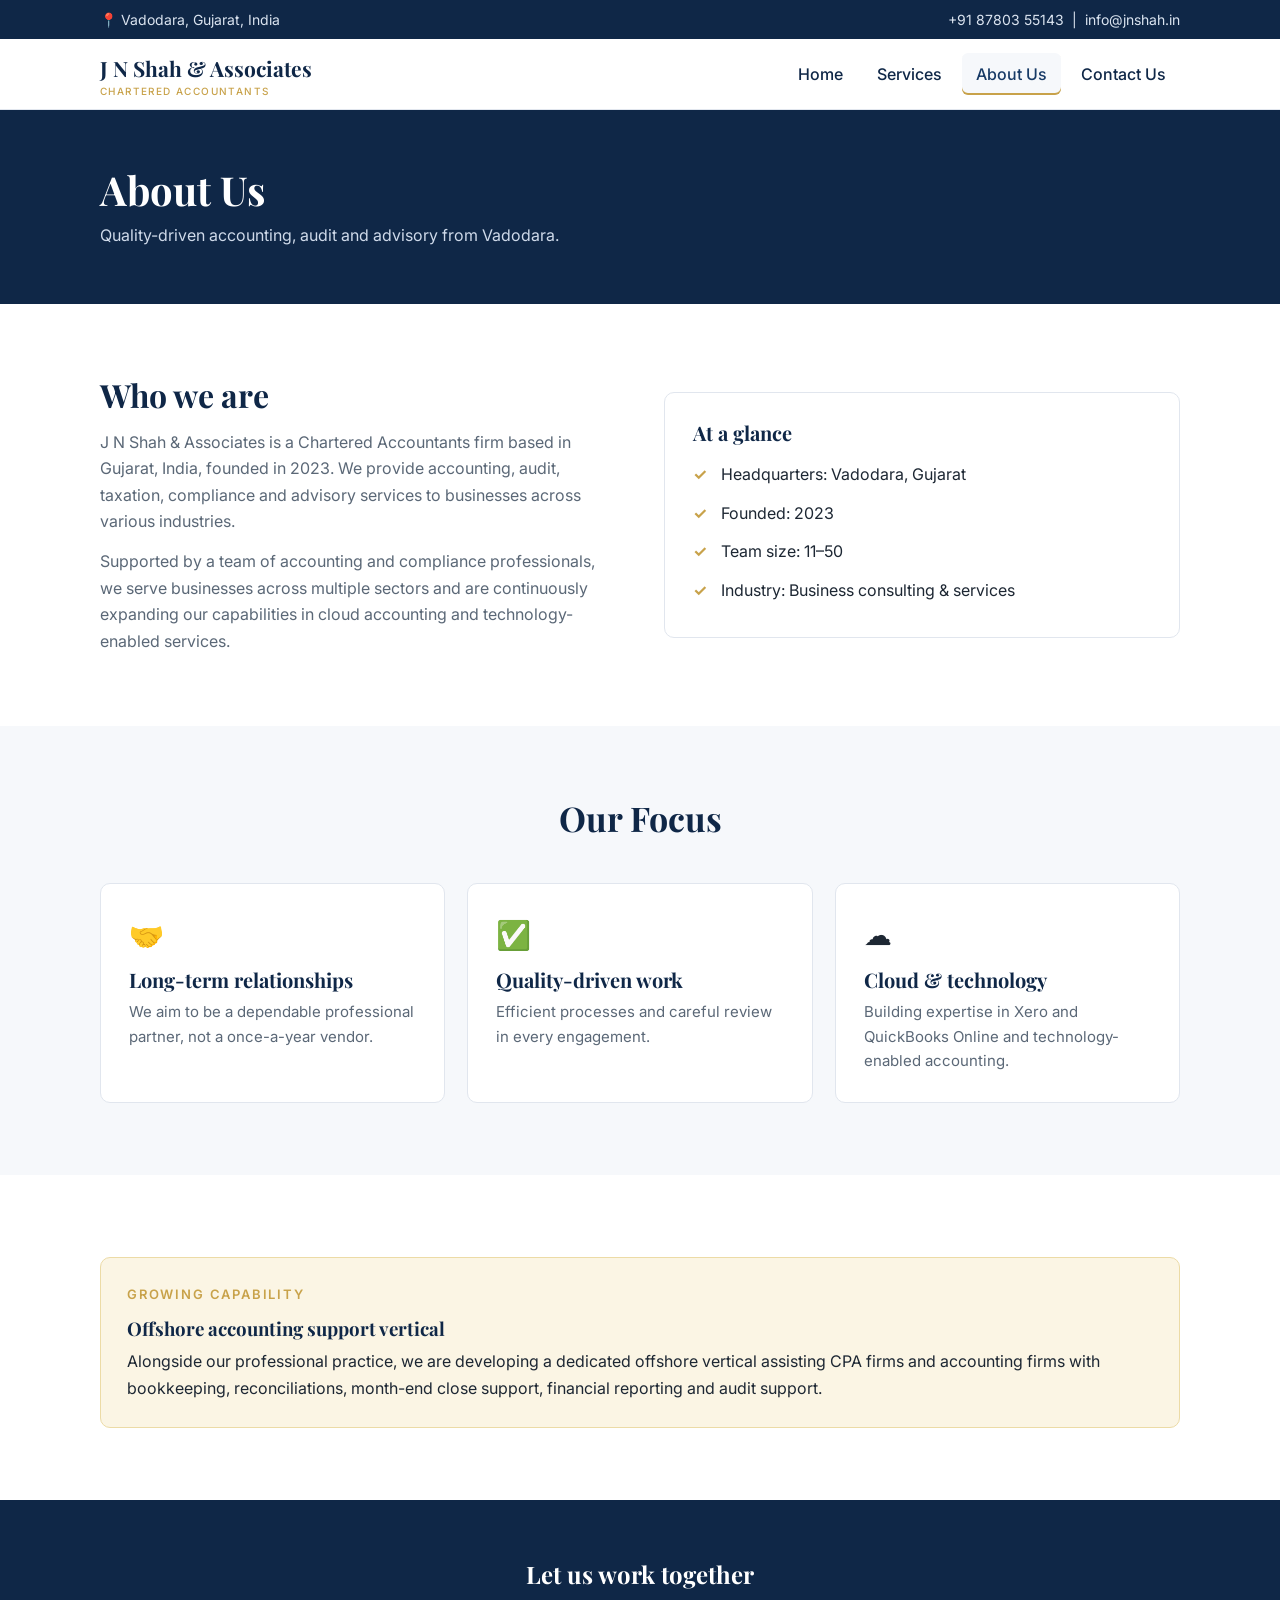
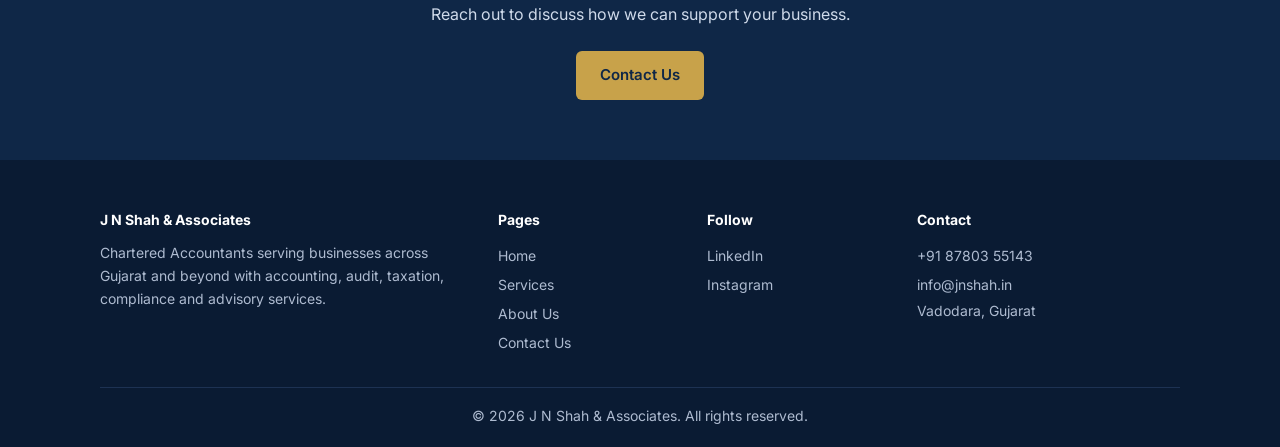
==== about.html @ bd8b9732 "Add files via upload" ====
<!DOCTYPE html><html lang="en"><head><meta charset="utf-8"><meta name="viewport" content="width=device-width,initial-scale=1">
<title>About Us | J N Shah & Associates</title><meta name="description" content="Learn about J N Shah & Associates, a Chartered Accountants firm in Vadodara, Gujarat.">
<link rel="preconnect" href="https://fonts.googleapis.com"><link rel="stylesheet" href="https://fonts.googleapis.com/css2?family=Inter:wght@400;500;600&family=Playfair+Display:wght@600;700&display=swap">
<link rel="stylesheet" href="style.css"></head><body>
<div class="top"><div class="wrap"><span>📍 Vadodara, Gujarat, India</span><span><a href="tel:+918780355143">+91 87803 55143</a> &nbsp;|&nbsp; <a href="mailto:info@jnshah.in">info@jnshah.in</a></span></div></div>
<header><div class="wrap"><a class="logo" href="index.html">J N Shah &amp; Associates<small>Chartered Accountants</small></a>
<button id="mb" aria-label="Menu">☰</button>
<nav id="nav"><a href="index.html" class="">Home</a><a href="services.html" class="">Services</a><a href="about.html" class="on">About Us</a><a href="contact.html" class="">Contact Us</a></nav></div></header>
<div class="page"><div class="wrap"><h1>About Us</h1><p>Quality-driven accounting, audit and advisory from Vadodara.</p></div></div>
<section><div class="wrap split"><div><h2 style="font-size:32px;margin-bottom:14px">Who we are</h2><p style="color:var(--mut);margin-bottom:14px">J N Shah &amp; Associates is a Chartered Accountants firm based in Gujarat, India, founded in 2023. We provide accounting, audit, taxation, compliance and advisory services to businesses across various industries.</p><p style="color:var(--mut)">Supported by a team of accounting and compliance professionals, we serve businesses across multiple sectors and are continuously expanding our capabilities in cloud accounting and technology-enabled services.</p></div>
<div class="card"><h3>At a glance</h3><ul class="chk" style="margin-top:10px"><li>Headquarters: Vadodara, Gujarat</li><li>Founded: 2023</li><li>Team size: 11–50</li><li>Industry: Business consulting &amp; services</li></ul></div></div></section>
<section class="alt"><div class="wrap"><div class="head"><h2>Our Focus</h2></div><div class="grid">
<div class="card"><div class="ic">🤝</div><h3>Long-term relationships</h3><p>We aim to be a dependable professional partner, not a once-a-year vendor.</p></div>
<div class="card"><div class="ic">✅</div><h3>Quality-driven work</h3><p>Efficient processes and careful review in every engagement.</p></div>
<div class="card"><div class="ic">☁️</div><h3>Cloud &amp; technology</h3><p>Building expertise in Xero and QuickBooks Online and technology-enabled accounting.</p></div></div></div></section>
<section><div class="wrap"><div class="new"><div class="eyebrow">Growing capability</div><h3 style="margin-bottom:8px">Offshore accounting support vertical</h3><p>Alongside our professional practice, we are developing a dedicated offshore vertical assisting CPA firms and accounting firms with bookkeeping, reconciliations, month-end close support, financial reporting and audit support.</p></div></div></section>
<section class="band"><div class="wrap"><h2>Let us work together</h2><p>Reach out to discuss how we can support your business.</p><a class="btn" href="contact.html">Contact Us</a></div></section>
<footer><div class="wrap"><div class="grid"><div><h4>J N Shah &amp; Associates</h4><p>Chartered Accountants serving businesses across Gujarat and beyond with accounting, audit, taxation, compliance and advisory services.</p></div>
<div><h4>Pages</h4><a href="index.html">Home</a><a href="services.html">Services</a><a href="about.html">About Us</a><a href="contact.html">Contact Us</a></div>
<div><h4>Follow</h4><a href="https://www.linkedin.com/company/j-n-shah-associates-chartered-accountants/" target="_blank" rel="noopener">LinkedIn</a><a href="https://www.instagram.com/jnshah.associates/" target="_blank" rel="noopener">Instagram</a></div>
<div><h4>Contact</h4><a href="tel:+918780355143">+91 87803 55143</a><a href="mailto:info@jnshah.in">info@jnshah.in</a><span>Vadodara, Gujarat</span></div></div>
<div class="copy">© <script>document.write(new Date().getFullYear())</script> J N Shah &amp; Associates. All rights reserved.</div></div></footer>
<script src="main.js"></script></body></html>
---- style.css ----
:root{--navy:#0f2747;--navy2:#173a66;--gold:#c8a24a;--bg:#f6f8fb;--ink:#1d2733;--mut:#5b6877;--line:#e1e6ee}
*{box-sizing:border-box;margin:0}html{scroll-behavior:smooth}
body{font:16px/1.65 'Inter',system-ui,sans-serif;color:var(--ink);background:#fff}
h1,h2,h3{font-family:'Playfair Display',Georgia,serif;color:var(--navy);line-height:1.2}
a{color:inherit;text-decoration:none}.wrap{max-width:1120px;margin:auto;padding:0 20px}
.top{background:var(--navy);color:#dbe4f0;font-size:14px}.top .wrap{display:flex;justify-content:space-between;gap:12px;padding:8px 20px;flex-wrap:wrap}
header{position:sticky;top:0;background:#fff;border-bottom:1px solid var(--line);z-index:9}
header .wrap{display:flex;align-items:center;justify-content:space-between;height:70px}
.logo{font-family:'Playfair Display',Georgia,serif;font-weight:700;color:var(--navy);font-size:21px}.logo small{display:block;font:500 10px 'Inter',sans-serif;letter-spacing:.14em;color:var(--gold);text-transform:uppercase}
nav{display:flex;gap:6px}nav a{padding:8px 14px;border-radius:6px;font-weight:500;color:var(--navy)}
nav a:hover,nav a.on{background:var(--bg);color:var(--navy2);box-shadow:inset 0 -2px var(--gold)}
#mb{display:none;background:none;border:1px solid var(--line);border-radius:6px;font-size:22px;padding:2px 10px;cursor:pointer}
.btn{display:inline-block;padding:12px 24px;border-radius:6px;font-weight:600;border:0;cursor:pointer;font-size:15px;background:var(--gold);color:var(--navy)}
.btn:hover{filter:brightness(1.07)}.btn.o{background:none;border:1.5px solid #fff;color:#fff}
.hero{background:linear-gradient(135deg,var(--navy),var(--navy2));color:#fff;padding:96px 0}
.hero h1{color:#fff;font-size:clamp(32px,5vw,52px);max-width:760px}.hero p{max-width:640px;margin:20px 0 30px;color:#cfdaea;font-size:18px}
.hero .btn+.btn{margin-left:10px}.eyebrow{color:var(--gold);letter-spacing:.14em;text-transform:uppercase;font-size:13px;font-weight:600;margin-bottom:12px}
.stats{background:var(--bg);border-bottom:1px solid var(--line)}.stats .wrap{display:grid;grid-template-columns:repeat(4,1fr);text-align:center;padding:28px 20px;gap:14px}
.stats b{display:block;font:700 26px 'Playfair Display',serif;color:var(--navy)}.stats span{color:var(--mut);font-size:14px}
section{padding:72px 0}.alt{background:var(--bg)}.head{text-align:center;max-width:640px;margin:0 auto 44px}.head h2{font-size:34px}.head p{color:var(--mut);margin-top:10px}
.grid{display:grid;grid-template-columns:repeat(auto-fit,minmax(260px,1fr));gap:22px}
.card{background:#fff;border:1px solid var(--line);border-radius:10px;padding:28px;transition:.2s}
.card:hover{transform:translateY(-3px);box-shadow:0 10px 26px rgba(15,39,71,.09);border-color:var(--gold)}
.card .ic{font-size:28px;margin-bottom:10px}.card h3{font-size:20px;margin-bottom:8px}.card p{color:var(--mut);font-size:15px}
.split{display:grid;grid-template-columns:1fr 1fr;gap:48px;align-items:center}
ul.chk{list-style:none;padding:0}ul.chk li{padding:6px 0 6px 28px;position:relative}ul.chk li:before{content:"✓";position:absolute;left:0;color:var(--gold);font-weight:700}
.band{background:var(--navy);color:#fff;text-align:center;padding:60px 0}.band h2{color:#fff;margin-bottom:12px}.band p{color:#cfdaea;margin-bottom:24px}
.page{background:var(--navy);color:#fff;padding:56px 0}.page h1{color:#fff;font-size:40px}.page p{color:#cfdaea;margin-top:8px}
.svc{display:grid;grid-template-columns:280px 1fr;gap:36px;padding:40px 0;border-bottom:1px solid var(--line)}.svc:last-child{border:0}
.svc h2{font-size:26px}.svc .n{color:var(--gold);font:700 14px Inter;letter-spacing:.1em}
.svc ul{columns:2;gap:30px;padding-left:18px}.svc li{padding:4px 0;break-inside:avoid}
.new{background:#fbf5e4;border:1px solid #ecdba6;border-radius:10px;padding:26px;margin-top:10px}
form{display:grid;gap:14px}input,textarea,select{width:100%;padding:12px;border:1px solid var(--line);border-radius:6px;font:inherit}
input:focus,textarea:focus{outline:2px solid var(--gold)}.info p{margin-bottom:14px}.info b{color:var(--navy);display:block}
footer{background:#0a1b33;color:#aebbd0;padding:48px 0 20px;font-size:14px}
footer .grid{grid-template-columns:2fr 1fr 1fr 1.4fr}footer h4{color:#fff;margin-bottom:10px}footer a{display:block;padding:3px 0}footer a:hover{color:var(--gold)}
.copy{border-top:1px solid #1d3253;margin-top:30px;padding-top:16px;text-align:center}
@media(max-width:800px){#mb{display:block}nav{display:none;position:absolute;top:70px;left:0;right:0;background:#fff;flex-direction:column;padding:10px 20px;border-bottom:1px solid var(--line)}nav.open{display:flex}
.stats .wrap{grid-template-columns:1fr 1fr}.split,.svc{grid-template-columns:1fr}.svc ul{columns:1}footer .grid{grid-template-columns:1fr}.hero{padding:64px 0}.hero .btn+.btn{margin:10px 0 0}}
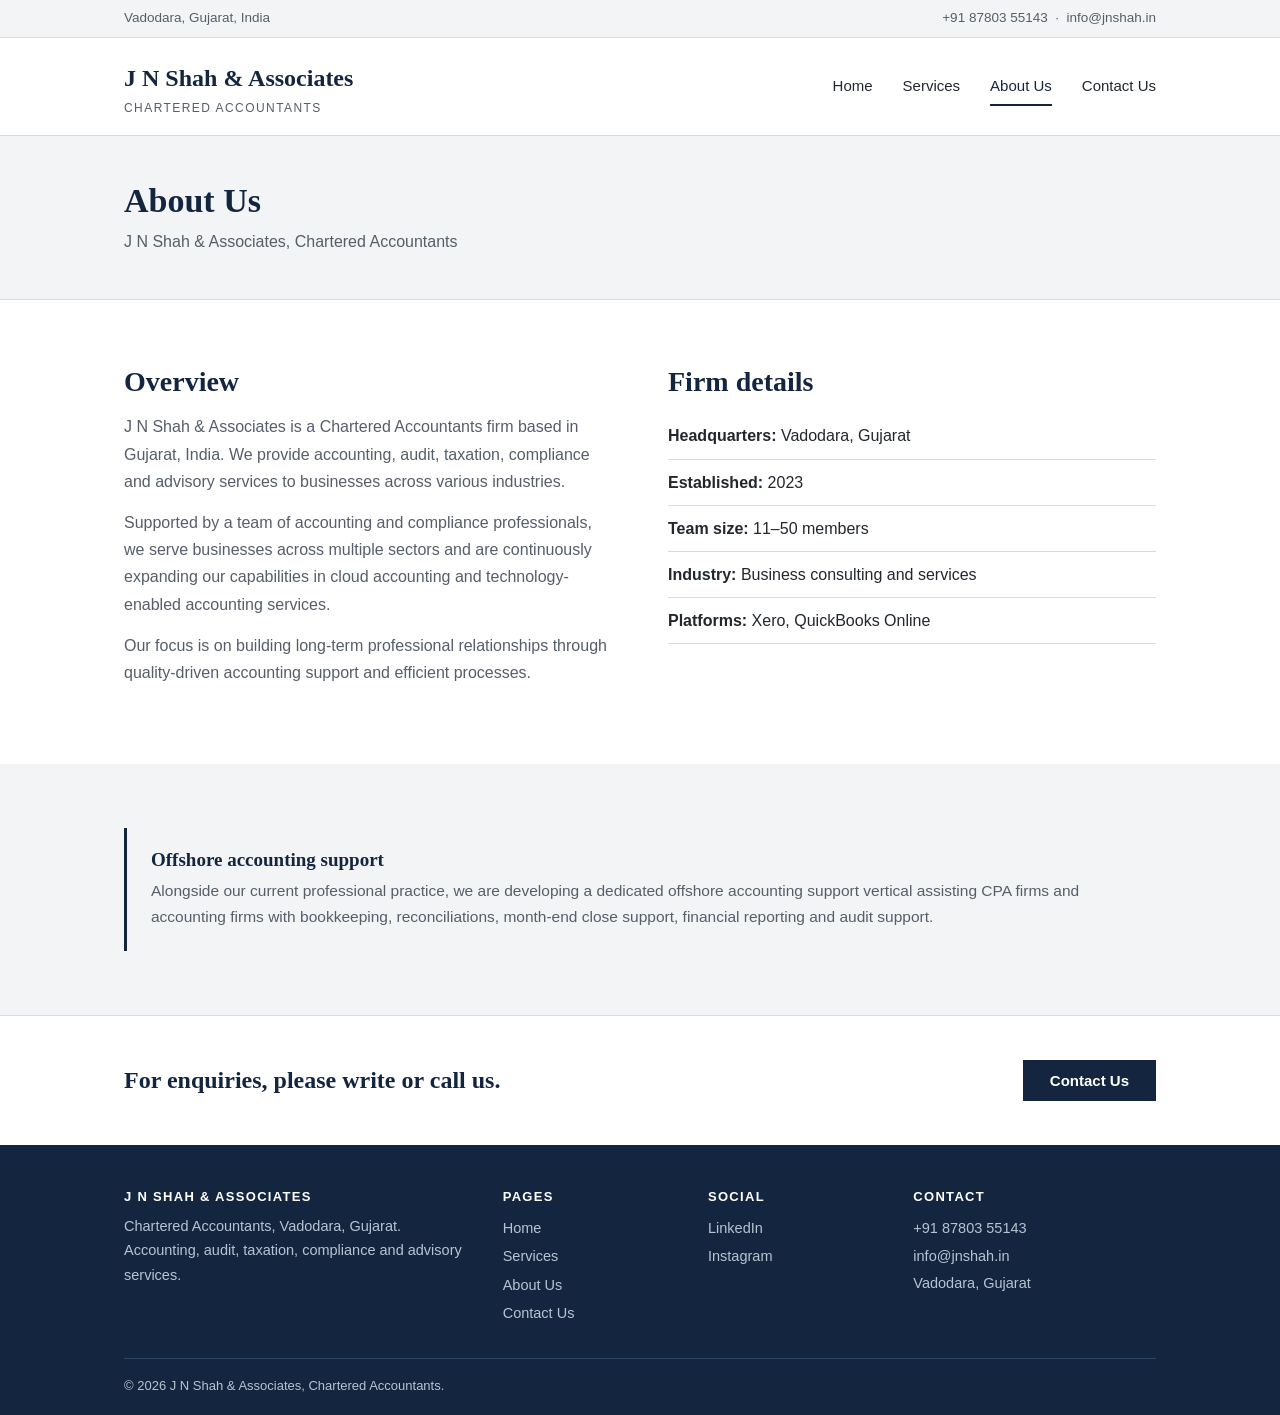
==== commit d57985f8: "Add files via upload" ====
--- a/about.html
+++ b/about.html
@@ -1,23 +1,16 @@
 <!DOCTYPE html><html lang="en"><head><meta charset="utf-8"><meta name="viewport" content="width=device-width,initial-scale=1">
-<title>About Us | J N Shah & Associates</title><meta name="description" content="Learn about J N Shah & Associates, a Chartered Accountants firm in Vadodara, Gujarat.">
-<link rel="preconnect" href="https://fonts.googleapis.com"><link rel="stylesheet" href="https://fonts.googleapis.com/css2?family=Inter:wght@400;500;600&family=Playfair+Display:wght@600;700&display=swap">
-<link rel="stylesheet" href="style.css"></head><body>
-<div class="top"><div class="wrap"><span>📍 Vadodara, Gujarat, India</span><span><a href="tel:+918780355143">+91 87803 55143</a> &nbsp;|&nbsp; <a href="mailto:info@jnshah.in">info@jnshah.in</a></span></div></div>
+<title>About Us | J N Shah & Associates</title><meta name="description" content="About J N Shah & Associates, a Chartered Accountants firm in Vadodara, Gujarat."><link rel="stylesheet" href="style.css"></head><body>
+<div class="bar"><div class="wrap"><span>Vadodara, Gujarat, India</span><span><a href="tel:+918780355143">+91 87803 55143</a> &nbsp;·&nbsp; <a href="mailto:info@jnshah.in">info@jnshah.in</a></span></div></div>
 <header><div class="wrap"><a class="logo" href="index.html">J N Shah &amp; Associates<small>Chartered Accountants</small></a>
-<button id="mb" aria-label="Menu">☰</button>
+<button id="mb" aria-label="Menu">Menu</button>
 <nav id="nav"><a href="index.html" class="">Home</a><a href="services.html" class="">Services</a><a href="about.html" class="on">About Us</a><a href="contact.html" class="">Contact Us</a></nav></div></header>
-<div class="page"><div class="wrap"><h1>About Us</h1><p>Quality-driven accounting, audit and advisory from Vadodara.</p></div></div>
-<section><div class="wrap split"><div><h2 style="font-size:32px;margin-bottom:14px">Who we are</h2><p style="color:var(--mut);margin-bottom:14px">J N Shah &amp; Associates is a Chartered Accountants firm based in Gujarat, India, founded in 2023. We provide accounting, audit, taxation, compliance and advisory services to businesses across various industries.</p><p style="color:var(--mut)">Supported by a team of accounting and compliance professionals, we serve businesses across multiple sectors and are continuously expanding our capabilities in cloud accounting and technology-enabled services.</p></div>
-<div class="card"><h3>At a glance</h3><ul class="chk" style="margin-top:10px"><li>Headquarters: Vadodara, Gujarat</li><li>Founded: 2023</li><li>Team size: 11–50</li><li>Industry: Business consulting &amp; services</li></ul></div></div></section>
-<section class="alt"><div class="wrap"><div class="head"><h2>Our Focus</h2></div><div class="grid">
-<div class="card"><div class="ic">🤝</div><h3>Long-term relationships</h3><p>We aim to be a dependable professional partner, not a once-a-year vendor.</p></div>
-<div class="card"><div class="ic">✅</div><h3>Quality-driven work</h3><p>Efficient processes and careful review in every engagement.</p></div>
-<div class="card"><div class="ic">☁️</div><h3>Cloud &amp; technology</h3><p>Building expertise in Xero and QuickBooks Online and technology-enabled accounting.</p></div></div></div></section>
-<section><div class="wrap"><div class="new"><div class="eyebrow">Growing capability</div><h3 style="margin-bottom:8px">Offshore accounting support vertical</h3><p>Alongside our professional practice, we are developing a dedicated offshore vertical assisting CPA firms and accounting firms with bookkeeping, reconciliations, month-end close support, financial reporting and audit support.</p></div></div></section>
-<section class="band"><div class="wrap"><h2>Let us work together</h2><p>Reach out to discuss how we can support your business.</p><a class="btn" href="contact.html">Contact Us</a></div></section>
-<footer><div class="wrap"><div class="grid"><div><h4>J N Shah &amp; Associates</h4><p>Chartered Accountants serving businesses across Gujarat and beyond with accounting, audit, taxation, compliance and advisory services.</p></div>
+<div class="page"><div class="wrap"><h1>About Us</h1><p>J N Shah &amp; Associates, Chartered Accountants</p></div></div>
+<section><div class="wrap two"><div><h2 style="font-size:28px;margin-bottom:14px">Overview</h2><p>J N Shah &amp; Associates is a Chartered Accountants firm based in Gujarat, India. We provide accounting, audit, taxation, compliance and advisory services to businesses across various industries.</p><p>Supported by a team of accounting and compliance professionals, we serve businesses across multiple sectors and are continuously expanding our capabilities in cloud accounting and technology-enabled accounting services.</p><p>Our focus is on building long-term professional relationships through quality-driven accounting support and efficient processes.</p></div>
+<div><h2 style="font-size:28px;margin-bottom:14px">Firm details</h2><ul class="plain"><li><b>Headquarters:</b> Vadodara, Gujarat</li><li><b>Established:</b> 2023</li><li><b>Team size:</b> 11–50 members</li><li><b>Industry:</b> Business consulting and services</li><li><b>Platforms:</b> Xero, QuickBooks Online</li></ul></div></div></section>
+<section class="alt"><div class="wrap"><div class="note"><h3>Offshore accounting support</h3><p>Alongside our current professional practice, we are developing a dedicated offshore accounting support vertical assisting CPA firms and accounting firms with bookkeeping, reconciliations, month-end close support, financial reporting and audit support.</p></div></div></section><div class="cta"><div class="wrap"><h2>For enquiries, please write or call us.</h2><a class="btn" href="contact.html">Contact Us</a></div></div>
+<footer><div class="wrap"><div class="g"><div><h4>J N Shah &amp; Associates</h4><p>Chartered Accountants, Vadodara, Gujarat. Accounting, audit, taxation, compliance and advisory services.</p></div>
 <div><h4>Pages</h4><a href="index.html">Home</a><a href="services.html">Services</a><a href="about.html">About Us</a><a href="contact.html">Contact Us</a></div>
-<div><h4>Follow</h4><a href="https://www.linkedin.com/company/j-n-shah-associates-chartered-accountants/" target="_blank" rel="noopener">LinkedIn</a><a href="https://www.instagram.com/jnshah.associates/" target="_blank" rel="noopener">Instagram</a></div>
+<div><h4>Social</h4><a href="https://www.linkedin.com/company/j-n-shah-associates-chartered-accountants/" target="_blank" rel="noopener">LinkedIn</a><a href="https://www.instagram.com/jnshah.associates/" target="_blank" rel="noopener">Instagram</a></div>
 <div><h4>Contact</h4><a href="tel:+918780355143">+91 87803 55143</a><a href="mailto:info@jnshah.in">info@jnshah.in</a><span>Vadodara, Gujarat</span></div></div>
-<div class="copy">© <script>document.write(new Date().getFullYear())</script> J N Shah &amp; Associates. All rights reserved.</div></div></footer>
+<div class="copy">© <script>document.write(new Date().getFullYear())</script> J N Shah &amp; Associates, Chartered Accountants.</div></div></footer>
 <script src="main.js"></script></body></html>
--- a/style.css
+++ b/style.css
@@ -1,39 +1,42 @@
-:root{--navy:#0f2747;--navy2:#173a66;--gold:#c8a24a;--bg:#f6f8fb;--ink:#1d2733;--mut:#5b6877;--line:#e1e6ee}
-*{box-sizing:border-box;margin:0}html{scroll-behavior:smooth}
-body{font:16px/1.65 'Inter',system-ui,sans-serif;color:var(--ink);background:#fff}
-h1,h2,h3{font-family:'Playfair Display',Georgia,serif;color:var(--navy);line-height:1.2}
-a{color:inherit;text-decoration:none}.wrap{max-width:1120px;margin:auto;padding:0 20px}
-.top{background:var(--navy);color:#dbe4f0;font-size:14px}.top .wrap{display:flex;justify-content:space-between;gap:12px;padding:8px 20px;flex-wrap:wrap}
-header{position:sticky;top:0;background:#fff;border-bottom:1px solid var(--line);z-index:9}
-header .wrap{display:flex;align-items:center;justify-content:space-between;height:70px}
-.logo{font-family:'Playfair Display',Georgia,serif;font-weight:700;color:var(--navy);font-size:21px}.logo small{display:block;font:500 10px 'Inter',sans-serif;letter-spacing:.14em;color:var(--gold);text-transform:uppercase}
-nav{display:flex;gap:6px}nav a{padding:8px 14px;border-radius:6px;font-weight:500;color:var(--navy)}
-nav a:hover,nav a.on{background:var(--bg);color:var(--navy2);box-shadow:inset 0 -2px var(--gold)}
-#mb{display:none;background:none;border:1px solid var(--line);border-radius:6px;font-size:22px;padding:2px 10px;cursor:pointer}
-.btn{display:inline-block;padding:12px 24px;border-radius:6px;font-weight:600;border:0;cursor:pointer;font-size:15px;background:var(--gold);color:var(--navy)}
-.btn:hover{filter:brightness(1.07)}.btn.o{background:none;border:1.5px solid #fff;color:#fff}
-.hero{background:linear-gradient(135deg,var(--navy),var(--navy2));color:#fff;padding:96px 0}
-.hero h1{color:#fff;font-size:clamp(32px,5vw,52px);max-width:760px}.hero p{max-width:640px;margin:20px 0 30px;color:#cfdaea;font-size:18px}
-.hero .btn+.btn{margin-left:10px}.eyebrow{color:var(--gold);letter-spacing:.14em;text-transform:uppercase;font-size:13px;font-weight:600;margin-bottom:12px}
-.stats{background:var(--bg);border-bottom:1px solid var(--line)}.stats .wrap{display:grid;grid-template-columns:repeat(4,1fr);text-align:center;padding:28px 20px;gap:14px}
-.stats b{display:block;font:700 26px 'Playfair Display',serif;color:var(--navy)}.stats span{color:var(--mut);font-size:14px}
-section{padding:72px 0}.alt{background:var(--bg)}.head{text-align:center;max-width:640px;margin:0 auto 44px}.head h2{font-size:34px}.head p{color:var(--mut);margin-top:10px}
-.grid{display:grid;grid-template-columns:repeat(auto-fit,minmax(260px,1fr));gap:22px}
-.card{background:#fff;border:1px solid var(--line);border-radius:10px;padding:28px;transition:.2s}
-.card:hover{transform:translateY(-3px);box-shadow:0 10px 26px rgba(15,39,71,.09);border-color:var(--gold)}
-.card .ic{font-size:28px;margin-bottom:10px}.card h3{font-size:20px;margin-bottom:8px}.card p{color:var(--mut);font-size:15px}
-.split{display:grid;grid-template-columns:1fr 1fr;gap:48px;align-items:center}
-ul.chk{list-style:none;padding:0}ul.chk li{padding:6px 0 6px 28px;position:relative}ul.chk li:before{content:"✓";position:absolute;left:0;color:var(--gold);font-weight:700}
-.band{background:var(--navy);color:#fff;text-align:center;padding:60px 0}.band h2{color:#fff;margin-bottom:12px}.band p{color:#cfdaea;margin-bottom:24px}
-.page{background:var(--navy);color:#fff;padding:56px 0}.page h1{color:#fff;font-size:40px}.page p{color:#cfdaea;margin-top:8px}
-.svc{display:grid;grid-template-columns:280px 1fr;gap:36px;padding:40px 0;border-bottom:1px solid var(--line)}.svc:last-child{border:0}
-.svc h2{font-size:26px}.svc .n{color:var(--gold);font:700 14px Inter;letter-spacing:.1em}
-.svc ul{columns:2;gap:30px;padding-left:18px}.svc li{padding:4px 0;break-inside:avoid}
-.new{background:#fbf5e4;border:1px solid #ecdba6;border-radius:10px;padding:26px;margin-top:10px}
-form{display:grid;gap:14px}input,textarea,select{width:100%;padding:12px;border:1px solid var(--line);border-radius:6px;font:inherit}
-input:focus,textarea:focus{outline:2px solid var(--gold)}.info p{margin-bottom:14px}.info b{color:var(--navy);display:block}
-footer{background:#0a1b33;color:#aebbd0;padding:48px 0 20px;font-size:14px}
-footer .grid{grid-template-columns:2fr 1fr 1fr 1.4fr}footer h4{color:#fff;margin-bottom:10px}footer a{display:block;padding:3px 0}footer a:hover{color:var(--gold)}
-.copy{border-top:1px solid #1d3253;margin-top:30px;padding-top:16px;text-align:center}
-@media(max-width:800px){#mb{display:block}nav{display:none;position:absolute;top:70px;left:0;right:0;background:#fff;flex-direction:column;padding:10px 20px;border-bottom:1px solid var(--line)}nav.open{display:flex}
-.stats .wrap{grid-template-columns:1fr 1fr}.split,.svc{grid-template-columns:1fr}.svc ul{columns:1}footer .grid{grid-template-columns:1fr}.hero{padding:64px 0}.hero .btn+.btn{margin:10px 0 0}}
+:root{--navy:#14263f;--ink:#22272e;--mut:#555e6a;--line:#d8dce2;--bg:#f3f4f6}
+*{box-sizing:border-box;margin:0}
+body{font:16px/1.7 "Segoe UI",Helvetica,Arial,sans-serif;color:var(--ink);background:#fff}
+h1,h2,h3{font-family:Georgia,"Times New Roman",serif;font-weight:700;color:var(--navy);line-height:1.25}
+a{color:inherit;text-decoration:none}.wrap{max-width:1080px;margin:auto;padding:0 24px}
+.bar{background:var(--bg);border-bottom:1px solid var(--line);font-size:13.5px;color:var(--mut)}
+.bar .wrap{display:flex;justify-content:space-between;flex-wrap:wrap;gap:6px;padding:7px 24px}.bar a:hover{color:var(--navy);text-decoration:underline}
+header{border-bottom:1px solid var(--line);background:#fff}
+header .wrap{display:flex;align-items:center;justify-content:space-between;padding:20px 24px}
+.logo{font-family:Georgia,serif;font-size:24px;font-weight:700;color:var(--navy)}
+.logo small{display:block;font:12px "Segoe UI",Arial,sans-serif;letter-spacing:.12em;text-transform:uppercase;color:var(--mut);margin-top:2px}
+nav{display:flex;gap:30px}nav a{padding:6px 0;font-size:15px;color:var(--ink);border-bottom:2px solid transparent}
+nav a:hover,nav a.on{color:var(--navy);border-color:var(--navy)}
+#mb{display:none;background:none;border:1px solid var(--line);padding:6px 12px;font-size:14px;cursor:pointer}
+.btn{display:inline-block;padding:11px 26px;background:var(--navy);color:#fff;border:1px solid var(--navy);font:600 15px "Segoe UI",Arial,sans-serif;cursor:pointer}
+.btn:hover{background:#0c1a2e}.btn.o{background:none;color:#fff;border-color:#fff;margin-left:10px}.btn.o:hover{background:#fff;color:var(--navy)}
+.hero{background:var(--navy);color:#fff;padding:72px 0}
+.hero .wrap{display:grid;grid-template-columns:1.5fr 1fr;gap:56px;align-items:center}
+.hero h1{color:#fff;font-size:38px;font-weight:400}.hero p{margin:18px 0 28px;color:#c9d2de;max-width:560px}
+.hero .btn{background:#fff;color:var(--navy);border-color:#fff}.hero .btn:hover{background:#e6e9ee}.hero .btn.o{background:none;color:#fff;border-color:#8fa0b7}
+.glance{border-top:3px solid #fff;padding-top:14px}.glance h3{color:#fff;font-size:17px;margin-bottom:10px}
+.glance dl{display:grid;grid-template-columns:110px 1fr;font-size:14.5px}.glance dt,.glance dd{padding:9px 0;border-bottom:1px solid #2f4566}.glance dt{color:#9fb0c6}
+section{padding:64px 0}.alt{background:var(--bg)}
+.sh{margin-bottom:32px;max-width:640px}.sh h2{font-size:30px}.sh p{color:var(--mut);margin-top:8px}
+.rows{border-top:1px solid var(--ink)}.row{display:grid;grid-template-columns:60px 300px 1fr;gap:20px;padding:22px 0;border-bottom:1px solid var(--line)}
+.row .n{font-family:Georgia,serif;color:var(--mut)}.row h3{font-size:20px}.row p,.row li{color:var(--mut);font-size:15.5px}
+.row ul{padding-left:18px}.row li{padding:2px 0}
+.two{display:grid;grid-template-columns:1fr 1fr;gap:56px}.two p{color:var(--mut);margin-bottom:14px}
+.note{border-left:3px solid var(--navy);background:var(--bg);padding:20px 24px}.note h3{font-size:19px;margin-bottom:6px}.note p{color:var(--mut);font-size:15.5px}
+.plain{list-style:none;padding:0}.plain li{padding:9px 0;border-bottom:1px solid var(--line);color:var(--ink)}
+.cta{border-top:1px solid var(--line);padding:44px 0}.cta .wrap{display:flex;justify-content:space-between;align-items:center;gap:20px;flex-wrap:wrap}.cta h2{font-size:24px}
+.page{background:var(--bg);border-bottom:1px solid var(--line);padding:44px 0}.page h1{font-size:34px}.page p{color:var(--mut);margin-top:6px}
+.info dt{font-size:13px;letter-spacing:.08em;text-transform:uppercase;color:var(--mut);margin-top:18px}.info dd a:hover{text-decoration:underline}
+form{display:grid;gap:14px}label{font-size:14px;color:var(--mut);display:grid;gap:5px}
+input,textarea,select{width:100%;padding:10px 12px;border:1px solid #aeb5bf;font:inherit;border-radius:0;background:#fff}
+input:focus,textarea:focus,select:focus{outline:2px solid var(--navy);outline-offset:-1px}
+footer{background:var(--navy);color:#b8c3d2;padding:44px 0 18px;font-size:14.5px}
+footer .g{display:grid;grid-template-columns:2fr 1fr 1fr 1.4fr;gap:32px}footer h4{color:#fff;font:600 13px "Segoe UI",Arial,sans-serif;letter-spacing:.1em;text-transform:uppercase;margin-bottom:10px}
+footer a{display:block;padding:2px 0}footer a:hover{color:#fff;text-decoration:underline}
+.copy{border-top:1px solid #2f4566;margin-top:30px;padding-top:16px;font-size:13px}
+@media(max-width:820px){#mb{display:block}nav{display:none;position:absolute;left:0;right:0;top:100%;background:#fff;flex-direction:column;gap:0;padding:6px 24px;border-bottom:1px solid var(--line)}nav.open{display:flex}nav a{padding:12px 0;border-bottom:1px solid var(--line)}
+header{position:relative}.hero .wrap,.two,footer .g{grid-template-columns:1fr}.row{grid-template-columns:1fr;gap:6px}.hero{padding:48px 0}.hero h1{font-size:30px}.btn.o{margin:10px 0 0}}
